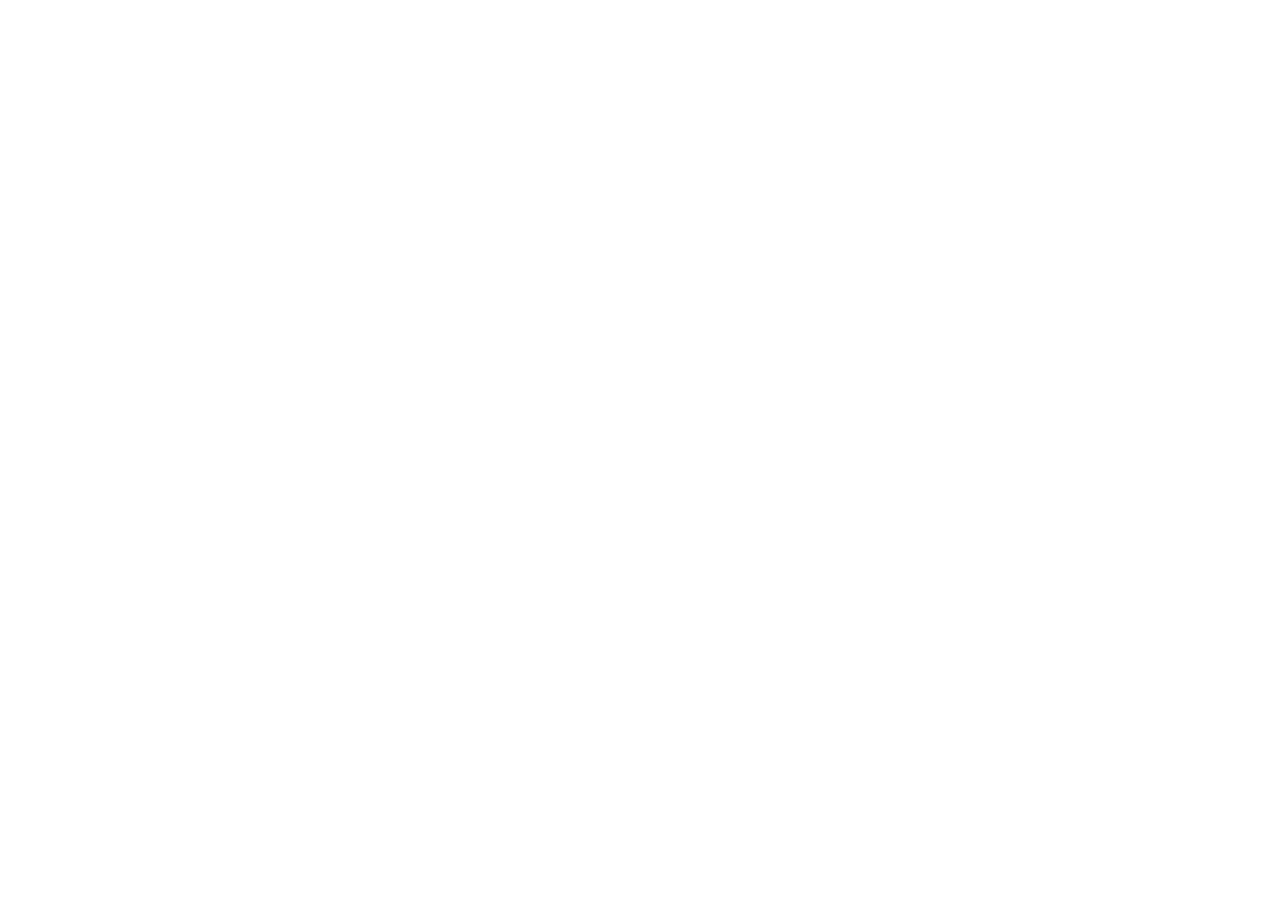
==== index.html @ bc471fab "first commit" ====
<!DOCTYPE html>
<html lang="en">
<head>
    <meta charset="UTF-8">
    <meta name="viewport" content="width=device-width, initial-scale=1.0">
    <title>Site do Pedrin</title>
</head>
<body>
    
</body>
</html>
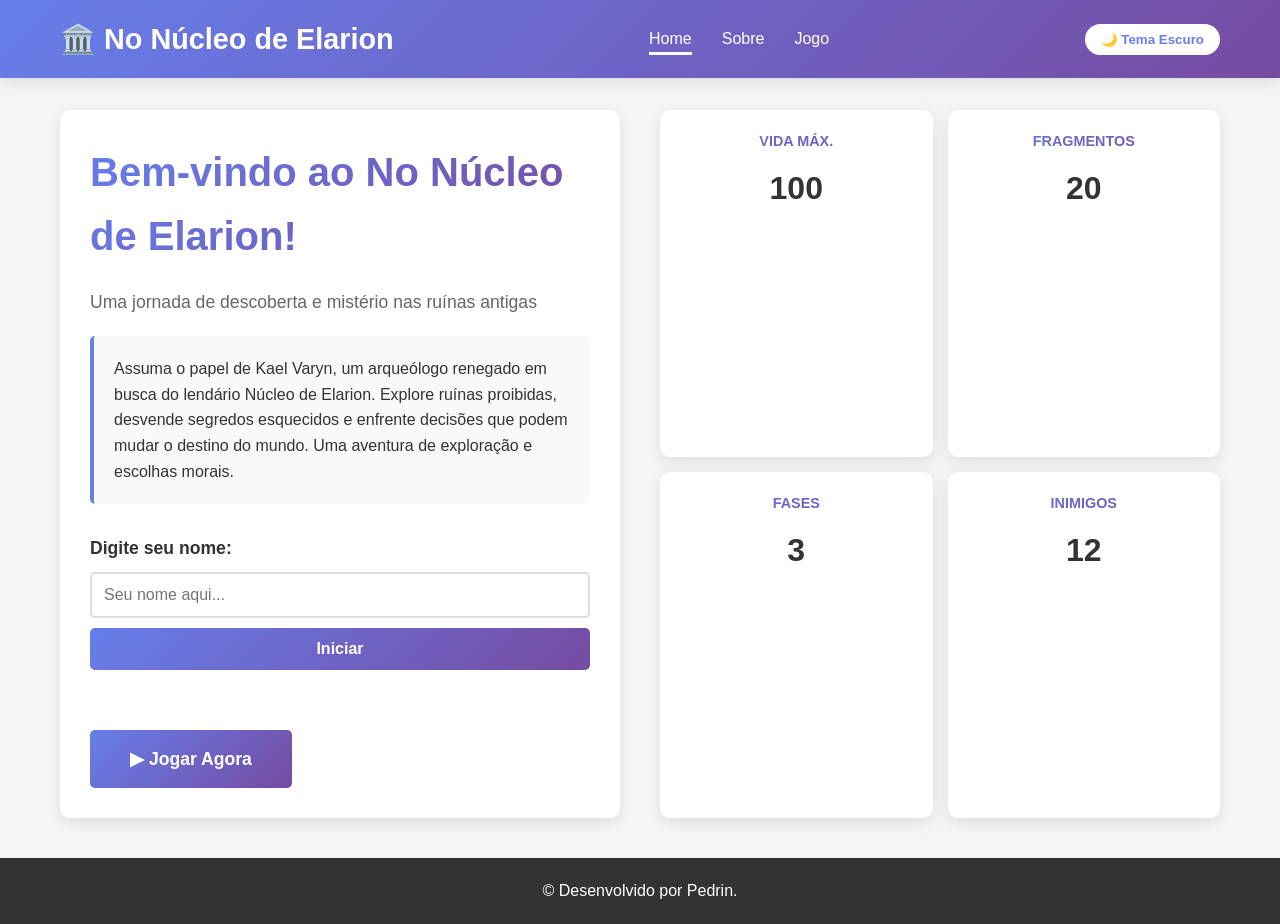
==== commit 90baf878: "Arrumando cagada" ====
--- a/index.html
+++ b/index.html
@@ -1,11 +1,79 @@
 <!DOCTYPE html>
-<html lang="en">
+<html lang="pt-BR">
 <head>
     <meta charset="UTF-8">
     <meta name="viewport" content="width=device-width, initial-scale=1.0">
-    <title>Site do Pedrin</title>
+    <title>No Núcleo de Elarion - Home</title>
+    <link rel="stylesheet" href="style.css">
 </head>
 <body>
-    
+    <nav class="barra-nav">
+        <div class="conteiner-nav">
+            <h1 class="logo">🏛️ No Núcleo de Elarion</h1>
+            <ul class="menu-nav">
+                <li><a href="index.html" class="link-nav ativo">Home</a></li>
+                <li><a href="sobre.html" class="link-nav">Sobre</a></li>
+                <li><a href="jogo.html" class="link-nav">Jogo</a></li>
+            </ul>
+            <button id="theme-btn" class="botao-tema">🌙 Tema Escuro</button>
+        </div>
+    </nav>
+
+    <main class="conteiner">
+        <section class="secao-inicial">
+            <div class="heroi">
+                <h2>Bem-vindo ao No Núcleo de Elarion!</h2>
+                <p class="subtitulo">Uma jornada de descoberta e mistério nas ruínas antigas</p>
+                
+                <div class="descricao-jogo">
+                    <p>
+                        Assuma o papel de Kael Varyn, um arqueólogo renegado em busca do lendário Núcleo de Elarion. 
+                        Explore ruínas proibidas, desvende segredos esquecidos e enfrente decisões que podem mudar o destino do mundo. 
+                        Uma aventura de exploração e escolhas morais.
+                    </p>
+                </div>
+
+                <!-- Input para Nome -->
+                <div class="secao-entrada">
+                    <label for="nome">Digite seu nome:</label>
+                    <input type="text" id="nome" placeholder="Seu nome aqui...">
+                    <button onclick="exibirSaudacao()">Iniciar</button>
+                </div>
+
+                <!-- Mensagem Personalizada -->
+                <div id="mensagem-saudacao" class="mensagem-saudacao"></div>
+
+                <!-- Botão para Acessar o Jogo -->
+                <a href="jogo.html" class="btn-jogo">▶ Jogar Agora</a>
+            </div>
+
+            <!-- Stats do Jogo -->
+            <div class="stats-jogo">
+                <div class="stat">
+                    <h3>Vida Máx.</h3>
+                    <p id="stat-vida">100</p>
+                </div>
+                <div class="stat">
+                    <h3>Fragmentos</h3>
+                    <p id="stat-fragmentos">20</p>
+                </div>
+                <div class="stat">
+                    <h3>Fases</h3>
+                    <p id="stat-fases">3</p>
+                </div>
+                <div class="stat">
+                    <h3>Inimigos</h3>
+                    <p id="stat-inimigos">12</p>
+                </div>
+            </div>
+        </section>
+    </main>
+
+    <!-- Footer -->
+    <footer class="rodape">
+        <p>&copy; Desenvolvido por Pedrin.</p>
+    </footer>
+
+    <script src="script.js"></script>
 </body>
-</html>+</html>
--- a/style.css
+++ b/style.css
@@ -0,0 +1,502 @@
+:root {
+    --p: #667eea;
+    --s: #764ba2;
+    --bg: #f5f5f5;
+    --dark: #1a1a1a;
+    --c1: white;
+    --c2: #2a2a2a;
+    --grad: linear-gradient(135deg, var(--p), var(--s));
+    --shadow: 0 4px 15px rgba(0, 0, 0, .1);
+}
+
+* { margin: 0; padding: 0; box-sizing: border-box; }
+
+body {
+    font-family: 'Segoe UI', Tahoma, Geneva, Verdana, sans-serif;
+    line-height: 1.6;
+    color: #333;
+    background: var(--bg);
+}
+
+body.modo-escuro {
+    background: var(--dark);
+    color: #f0f0f0;
+}
+
+.barra-nav {
+    background: var(--grad);
+    padding: 1rem 0;
+    box-shadow: var(--shadow);
+    position: sticky;
+    top: 0;
+    z-index: 100;
+}
+
+body.modo-escuro .barra-nav {
+    background: linear-gradient(135deg, #3f3f3f, #2a2a2a);
+}
+
+.conteiner-nav {
+    max-width: 1200px;
+    margin: 0 auto;
+    display: flex;
+    justify-content: space-between;
+    align-items: center;
+    padding: 0 20px;
+    flex-wrap: wrap;
+    gap: 20px;
+}
+
+.logo {
+    color: var(--c1);
+    font-size: 1.8rem;
+    font-weight: bold;
+}
+
+.menu-nav {
+    display: flex;
+    list-style: none;
+    gap: 30px;
+    justify-content: center;
+    flex: 1;
+}
+
+.link-nav {
+    color: var(--c1);
+    text-decoration: none;
+    font-weight: 500;
+    transition: .3s;
+}
+
+.link-nav:hover,
+.link-nav.ativo {
+    border-bottom: 3px solid #fff;
+    padding-bottom: 5px;
+}
+
+.botao-tema {
+    background: var(--c1);
+    color: var(--p);
+    border: 0;
+    padding: .5rem 1rem;
+    border-radius: 25px;
+    cursor: pointer;
+    font-weight: 600;
+    transition: .3s;
+}
+
+.botao-tema:hover { transform: scale(1.05); }
+
+body.modo-escuro .botao-tema {
+    background: #333;
+    color: #ffd700;
+}
+
+.conteiner {
+    max-width: 1200px;
+    margin: 2rem auto;
+    padding: 0 20px;
+    min-height: calc(100vh - 200px);
+}
+
+.secao-inicial {
+    display: grid;
+    grid-template-columns: 1fr 1fr;
+    gap: 40px;
+}
+
+.heroi, .cartao-sobre, .area-jogo, .controles-jogo {
+    background: var(--c1);
+    padding: 30px;
+    border-radius: 10px;
+    box-shadow: var(--shadow);
+}
+
+body.modo-escuro .heroi,
+body.modo-escuro .cartao-sobre,
+body.modo-escuro .area-jogo,
+body.modo-escuro .controles-jogo {
+    background: var(--c2);
+}
+
+h2, h3 {
+    background: var(--grad);
+    -webkit-background-clip: text;
+    -webkit-text-fill-color: transparent;
+    background-clip: text;
+}
+
+.heroi h2, .secao-sobre h2, .secao-jogo h2 { font-size: 2.5rem; margin-bottom: 20px; }
+.cartao-sobre h3, .controles-jogo h3 { color: var(--p); margin-bottom: 15px; font-size: 1.5rem; }
+.stat h3 { color: var(--p); margin-bottom: 10px; font-size: .9rem; text-transform: uppercase; }
+
+.subtitulo {
+    font-size: 1.1rem;
+    color: #666;
+    margin-bottom: 20px;
+}
+
+body.modo-escuro .subtitulo { color: #aaa; }
+
+.descricao-jogo {
+    background: #f9f9f9;
+    padding: 20px;
+    border-left: 4px solid var(--p);
+    margin: 20px 0;
+    border-radius: 5px;
+}
+
+body.modo-escuro .descricao-jogo {
+    background: #333;
+    border-left-color: var(--s);
+}
+
+.secao-entrada {
+    margin: 30px 0;
+    display: flex;
+    flex-direction: column;
+    gap: 10px;
+}
+
+.secao-entrada label {
+    font-weight: 600;
+    font-size: 1.1rem;
+}
+
+.secao-entrada input {
+    padding: 12px;
+    border: 2px solid #ddd;
+    border-radius: 5px;
+    font-size: 1rem;
+    transition: .3s;
+}
+
+.secao-entrada input:focus {
+    outline: 0;
+    border-color: var(--p);
+}
+
+body.modo-escuro .secao-entrada input {
+    background: #333;
+    border-color: #555;
+    color: #f0f0f0;
+}
+
+.secao-entrada button {
+    padding: 12px 30px;
+    background: var(--grad);
+    color: var(--c1);
+    border: 0;
+    border-radius: 5px;
+    font-size: 1rem;
+    font-weight: 600;
+    cursor: pointer;
+    transition: .3s;
+}
+
+
+.secao-entrada button:active { transform: translateY(0); }
+
+.mensagem-saudacao {
+    margin-top: 20px;
+    padding: 15px;
+    background: #e8f5e9;
+    border-radius: 5px;
+    text-align: center;
+    font-size: 1.2rem;
+    font-weight: 600;
+    color: #2e7d32;
+    display: none;
+}
+
+body.modo-escuro .mensagem-saudacao {
+    background: #1b5e20;
+    color: #81c784;
+}
+
+.mensagem-saudacao.show { display: block; }
+
+.btn-jogo {
+    display: inline-block;
+    margin-top: 30px;
+    padding: 15px 40px;
+    background: var(--grad);
+    color: var(--c1);
+    border: 0;
+    border-radius: 5px;
+    font-size: 1.1rem;
+    font-weight: 600;
+    text-decoration: none;
+    text-align: center;
+    cursor: pointer;
+}
+
+.btn-jogo:hover {
+    transform: translateY(-3px);
+    box-shadow: 0 8px 20px rgba(102, 126, 234, .4);
+}
+
+.btn-secundario {
+    display: inline-block;
+    padding: 12px 30px;
+    background: #ddd;
+    color: #333;
+    text-decoration: none;
+    border-radius: 5px;
+    font-weight: 600;
+}
+
+body.modo-escuro .btn-secundario {
+    background: #555;
+    color: #f0f0f0;
+}
+
+.btn-jogar {
+    background: var(--c1);
+    color: var(--p);
+    border: 0;
+    padding: 12px 30px;
+    border-radius: 25px;
+    font-size: 1rem;
+    font-weight: 600;
+    cursor: pointer;
+}
+
+
+.stats-jogo {
+    display: grid;
+    grid-template-columns: 1fr 1fr;
+    gap: 15px;
+}
+
+.stat {
+    padding: 20px;
+    border-radius: 10px;
+    text-align: center;
+    box-shadow: var(--shadow);
+    background: var(--c1);
+}
+
+body.modo-escuro .stat { background: var(--c2); }
+
+.stat p {
+    font-size: 2rem;
+    font-weight: bold;
+}
+
+body.modo-escuro .cartao-sobre li {
+    color: #ddd !important;
+}
+
+body.modo-escuro .cartao-sobre {
+    background: #111 !important;
+    border-color: #444 !important;
+}
+
+.cartao-sobre li {
+    color: #222;
+    line-height: 1.5;
+}
+
+.cartao-sobre h4 {
+    color: #28303f;
+}
+
+body.modo-escuro .cartao-sobre h4 {
+    color: #f4f4f4;
+}
+
+.secao-sobre {
+    max-width: 900px;
+    margin: 0 auto;
+}
+
+.secao-sobre h2 {
+    text-align: center;
+    margin-bottom: 40px;
+}
+
+.cartao-sobre {
+    margin-bottom: 25px;
+}
+
+.cartao-sobre p {
+    margin-bottom: 10px;
+    text-align: justify;
+}
+
+.lista-objetivos {
+    list-style: none;
+    margin-top: 15px;
+}
+
+.lista-objetivos li {
+    padding: 8px 0;
+    font-size: 1.1rem;
+}
+
+.secao-botoes {
+    text-align: center;
+    margin-top: 40px;
+}
+
+.secao-jogo {
+    max-width: 1000px;
+    margin: 0 auto;
+}
+
+.secao-jogo h2 {
+    text-align: center;
+    margin-bottom: 20px;
+}
+
+.acesso-info {
+    background: #fff3cd;
+    padding: 20px;
+    border-radius: 10px;
+    text-align: center;
+    margin-bottom: 30px;
+    font-weight: 600;
+    font-size: 1.1rem;
+    color: #856404;
+}
+
+body.modo-escuro .acesso-info {
+    background: #664d03;
+    color: #ffeaa7;
+}
+
+.acesso-info.liberado {
+    background: #d4edda;
+    color: #155724;
+}
+
+body.modo-escuro .acesso-info.liberado {
+    background: #1e4620;
+    color: #81c784;
+}
+
+.acesso-info.negado {
+    background: #f8d7da;
+    color: #721c24;
+}
+
+body.modo-escuro .acesso-info.negado {
+    background: #5a1e24;
+    color: #ef5350;
+}
+
+.conteudo-blur { position: relative; }
+
+.conteudo-blur.blur-effect { filter: blur(10px); }
+
+.espaco-jogo {
+    background: var(--grad);
+    color: var(--c1);
+    padding: 60px 30px;
+    text-align: center;
+    border-radius: 10px;
+    margin-bottom: 30px;
+}
+
+.espaco-jogo h3 { font-size: 2rem; margin-bottom: 10px; }
+.espaco-jogo p { font-size: 1.1rem; margin-bottom: 20px; }
+
+.icones-jogo {
+    font-size: 3rem;
+    letter-spacing: 30px;
+    margin: 30px 0;
+}
+
+.conteudo-sensivel {
+    background: #fff3cd;
+    border: 3px solid #ffc107;
+    padding: 30px;
+    text-align: center;
+    border-radius: 10px;
+    margin-top: 20px;
+}
+
+body.modo-escuro .conteudo-sensivel {
+    background: #664d03;
+    border-color: #ffc107;
+    color: #ffeaa7;
+}
+
+.conteudo-sensivel h3 {
+    margin-bottom: 15px;
+    font-size: 1.5rem;
+}
+
+.grade-controles {
+    display: grid;
+    grid-template-columns: repeat(auto-fit, minmax(150px, 1fr));
+    gap: 15px;
+}
+
+.controle {
+    background: #f5f5f5;
+    padding: 20px;
+    text-align: center;
+    border-radius: 8px;
+    border: 2px solid #ddd;
+}
+
+body.modo-escuro .controle {
+    background: #333;
+    border-color: #555;
+}
+
+.controle kbd {
+    background: #333;
+    color: var(--c1);
+    padding: 8px 12px;
+    border-radius: 4px;
+    display: block;
+    margin-bottom: 10px;
+    font-weight: 600;
+}
+
+body.modo-escuro .controle kbd { background: var(--p); }
+
+.acoes-jogo {
+    display: flex;
+    gap: 15px;
+    justify-content: center;
+    flex-wrap: wrap;
+}
+
+.rodape {
+    background: #333;
+    color: var(--c1);
+    text-align: center;
+    padding: 20px;
+    margin-top: 40px;
+}
+
+body.modo-escuro .rodape { background: #1a1a1a; }
+
+/* ===== RESPONSIVIDADE ===== */
+@media (max-width: 768px) {
+    .menu-nav { flex-direction: column; gap: 10px; }
+    .secao-inicial { grid-template-columns: 1fr; gap: 30px; }
+    .heroi h2 { font-size: 1.8rem; }
+    .stats-jogo { grid-template-columns: 1fr; }
+    .grade-controles { grid-template-columns: repeat(2, 1fr); }
+    .botao-tema { width: 100%; order: 3; flex-basis: 100%; }
+    .conteiner-nav { flex-direction: column; gap: 10px; }
+    .subtitulo { font-size: 1rem; }
+    .secao-sobre h2, .secao-jogo h2 { font-size: 1.8rem; }
+    .icones-jogo { font-size: 2rem; letter-spacing: 15px; }
+    .secao-entrada { gap: 8px; }
+}
+
+@media (max-width: 480px) {
+    .logo { font-size: 1.3rem; }
+    .heroi h2 { font-size: 1.5rem; }
+    .link-nav { font-size: .9rem; }
+    .grade-controles { grid-template-columns: 1fr; }
+    .cartao-sobre, .area-jogo, .controles-jogo, .heroi { padding: 20px; }
+    .btn-jogo, .btn-secundario, .botao-tema { width: 100%; }
+    .acoes-jogo { flex-direction: column; }
+}
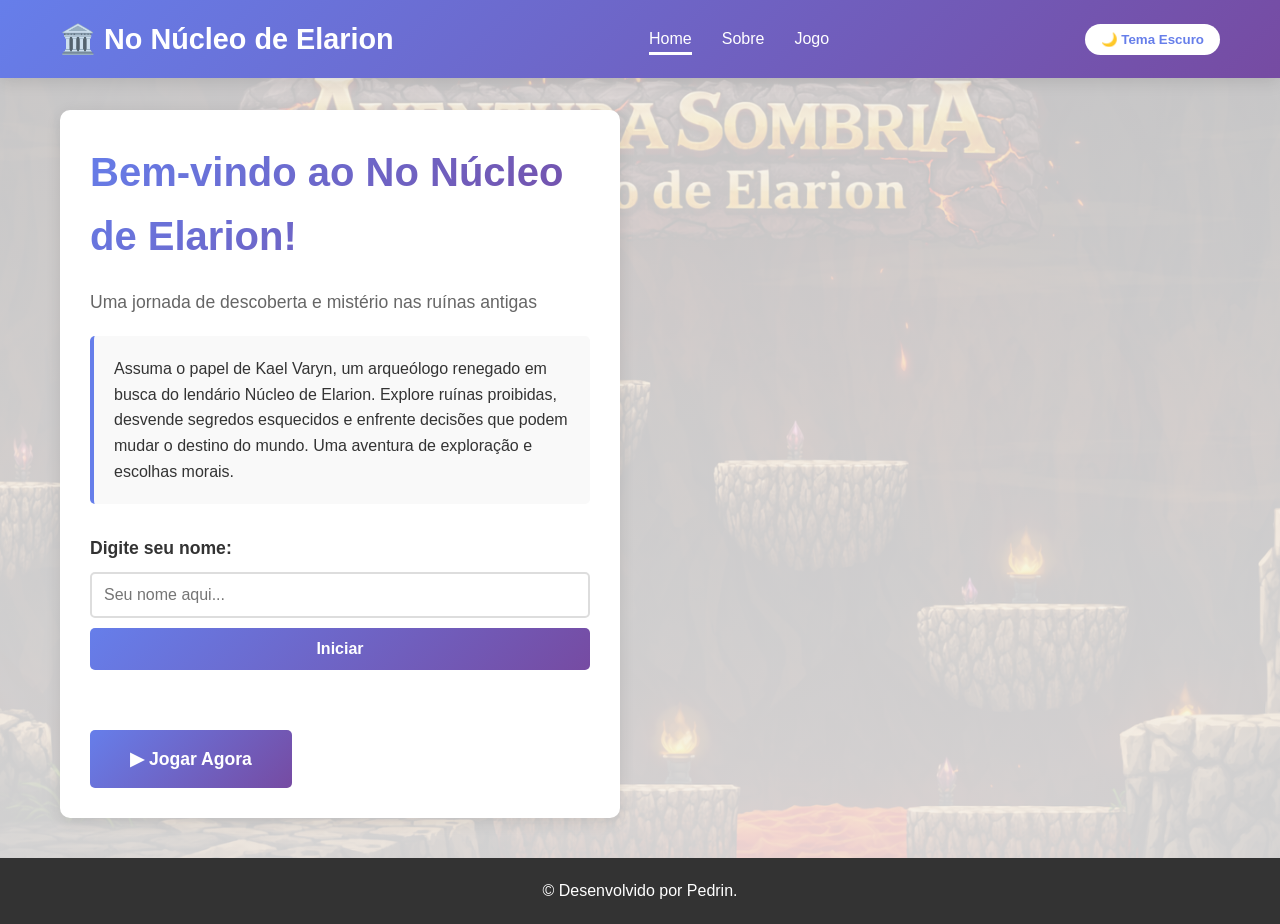
==== commit 2b1ba145: "Alteração Final" ====
--- a/index.html
+++ b/index.html
@@ -47,25 +47,7 @@
                 <a href="jogo.html" class="btn-jogo">▶ Jogar Agora</a>
             </div>
 
-            <!-- Stats do Jogo -->
-            <div class="stats-jogo">
-                <div class="stat">
-                    <h3>Vida Máx.</h3>
-                    <p id="stat-vida">100</p>
-                </div>
-                <div class="stat">
-                    <h3>Fragmentos</h3>
-                    <p id="stat-fragmentos">20</p>
-                </div>
-                <div class="stat">
-                    <h3>Fases</h3>
-                    <p id="stat-fases">3</p>
-                </div>
-                <div class="stat">
-                    <h3>Inimigos</h3>
-                    <p id="stat-inimigos">12</p>
-                </div>
-            </div>
+
         </section>
     </main>
 
--- a/style.css
+++ b/style.css
@@ -9,17 +9,21 @@
     --shadow: 0 4px 15px rgba(0, 0, 0, .1);
 }
 
-* { margin: 0; padding: 0; box-sizing: border-box; }
+* {
+    margin: 0;
+    padding: 0;
+    box-sizing: border-box;
+}
 
 body {
     font-family: 'Segoe UI', Tahoma, Geneva, Verdana, sans-serif;
     line-height: 1.6;
     color: #333;
-    background: var(--bg);
+    background: linear-gradient(rgba(245, 245, 245, 0.8), rgba(245, 245, 245, 0.85)), url('Jogo/MenuImage.png') center/cover fixed no-repeat;
 }
 
 body.modo-escuro {
-    background: var(--dark);
+    background: linear-gradient(rgba(26, 26, 26, 0.85), rgba(26, 26, 26, 0.9)), url('Jogo/MenuImage.png') center/cover fixed no-repeat;
     color: #f0f0f0;
 }
 
@@ -85,7 +89,9 @@
     transition: .3s;
 }
 
-.botao-tema:hover { transform: scale(1.05); }
+.botao-tema:hover {
+    transform: scale(1.05);
+}
 
 body.modo-escuro .botao-tema {
     background: #333;
@@ -105,7 +111,10 @@
     gap: 40px;
 }
 
-.heroi, .cartao-sobre, .area-jogo, .controles-jogo {
+.heroi,
+.cartao-sobre,
+.area-jogo,
+.controles-jogo {
     background: var(--c1);
     padding: 30px;
     border-radius: 10px;
@@ -119,16 +128,34 @@
     background: var(--c2);
 }
 
-h2, h3 {
+h2,
+h3 {
     background: var(--grad);
     -webkit-background-clip: text;
     -webkit-text-fill-color: transparent;
     background-clip: text;
 }
 
-.heroi h2, .secao-sobre h2, .secao-jogo h2 { font-size: 2.5rem; margin-bottom: 20px; }
-.cartao-sobre h3, .controles-jogo h3 { color: var(--p); margin-bottom: 15px; font-size: 1.5rem; }
-.stat h3 { color: var(--p); margin-bottom: 10px; font-size: .9rem; text-transform: uppercase; }
+.heroi h2,
+.secao-sobre h2,
+.secao-jogo h2 {
+    font-size: 2.5rem;
+    margin-bottom: 20px;
+}
+
+.cartao-sobre h3,
+.controles-jogo h3 {
+    color: var(--p);
+    margin-bottom: 15px;
+    font-size: 1.5rem;
+}
+
+.stat h3 {
+    color: var(--p);
+    margin-bottom: 10px;
+    font-size: .9rem;
+    text-transform: uppercase;
+}
 
 .subtitulo {
     font-size: 1.1rem;
@@ -136,7 +163,9 @@
     margin-bottom: 20px;
 }
 
-body.modo-escuro .subtitulo { color: #aaa; }
+body.modo-escuro .subtitulo {
+    color: #aaa;
+}
 
 .descricao-jogo {
     background: #f9f9f9;
@@ -195,7 +224,9 @@
 }
 
 
-.secao-entrada button:active { transform: translateY(0); }
+.secao-entrada button:active {
+    transform: translateY(0);
+}
 
 .mensagem-saudacao {
     margin-top: 20px;
@@ -214,7 +245,9 @@
     color: #81c784;
 }
 
-.mensagem-saudacao.show { display: block; }
+.mensagem-saudacao.show {
+    display: block;
+}
 
 .btn-jogo {
     display: inline-block;
@@ -277,7 +310,9 @@
     background: var(--c1);
 }
 
-body.modo-escuro .stat { background: var(--c2); }
+body.modo-escuro .stat {
+    background: var(--c2);
+}
 
 .stat p {
     font-size: 2rem;
@@ -386,12 +421,16 @@
     color: #ef5350;
 }
 
-.conteudo-blur { position: relative; }
-
-.conteudo-blur.blur-effect { filter: blur(10px); }
+.conteudo-blur {
+    position: relative;
+}
+
+.conteudo-blur.blur-effect {
+    filter: blur(10px);
+}
 
 .espaco-jogo {
-    background: var(--grad);
+    background: linear-gradient(rgba(0, 0, 0, 0.6), rgba(0, 0, 0, 0.6)), url('Jogo/MenuImage.png') center/cover no-repeat;
     color: var(--c1);
     padding: 60px 30px;
     text-align: center;
@@ -399,8 +438,15 @@
     margin-bottom: 30px;
 }
 
-.espaco-jogo h3 { font-size: 2rem; margin-bottom: 10px; }
-.espaco-jogo p { font-size: 1.1rem; margin-bottom: 20px; }
+.espaco-jogo h3 {
+    font-size: 2rem;
+    margin-bottom: 10px;
+}
+
+.espaco-jogo p {
+    font-size: 1.1rem;
+    margin-bottom: 20px;
+}
 
 .icones-jogo {
     font-size: 3rem;
@@ -457,7 +503,9 @@
     font-weight: 600;
 }
 
-body.modo-escuro .controle kbd { background: var(--p); }
+body.modo-escuro .controle kbd {
+    background: var(--p);
+}
 
 .acoes-jogo {
     display: flex;
@@ -474,29 +522,95 @@
     margin-top: 40px;
 }
 
-body.modo-escuro .rodape { background: #1a1a1a; }
+body.modo-escuro .rodape {
+    background: #1a1a1a;
+}
 
 /* ===== RESPONSIVIDADE ===== */
 @media (max-width: 768px) {
-    .menu-nav { flex-direction: column; gap: 10px; }
-    .secao-inicial { grid-template-columns: 1fr; gap: 30px; }
-    .heroi h2 { font-size: 1.8rem; }
-    .stats-jogo { grid-template-columns: 1fr; }
-    .grade-controles { grid-template-columns: repeat(2, 1fr); }
-    .botao-tema { width: 100%; order: 3; flex-basis: 100%; }
-    .conteiner-nav { flex-direction: column; gap: 10px; }
-    .subtitulo { font-size: 1rem; }
-    .secao-sobre h2, .secao-jogo h2 { font-size: 1.8rem; }
-    .icones-jogo { font-size: 2rem; letter-spacing: 15px; }
-    .secao-entrada { gap: 8px; }
+    .menu-nav {
+        flex-direction: column;
+        gap: 10px;
+    }
+
+    .secao-inicial {
+        grid-template-columns: 1fr;
+        gap: 30px;
+    }
+
+    .heroi h2 {
+        font-size: 1.8rem;
+    }
+
+    .stats-jogo {
+        grid-template-columns: 1fr;
+    }
+
+    .grade-controles {
+        grid-template-columns: repeat(2, 1fr);
+    }
+
+    .botao-tema {
+        width: 100%;
+        order: 3;
+        flex-basis: 100%;
+    }
+
+    .conteiner-nav {
+        flex-direction: column;
+        gap: 10px;
+    }
+
+    .subtitulo {
+        font-size: 1rem;
+    }
+
+    .secao-sobre h2,
+    .secao-jogo h2 {
+        font-size: 1.8rem;
+    }
+
+    .icones-jogo {
+        font-size: 2rem;
+        letter-spacing: 15px;
+    }
+
+    .secao-entrada {
+        gap: 8px;
+    }
 }
 
 @media (max-width: 480px) {
-    .logo { font-size: 1.3rem; }
-    .heroi h2 { font-size: 1.5rem; }
-    .link-nav { font-size: .9rem; }
-    .grade-controles { grid-template-columns: 1fr; }
-    .cartao-sobre, .area-jogo, .controles-jogo, .heroi { padding: 20px; }
-    .btn-jogo, .btn-secundario, .botao-tema { width: 100%; }
-    .acoes-jogo { flex-direction: column; }
-}
+    .logo {
+        font-size: 1.3rem;
+    }
+
+    .heroi h2 {
+        font-size: 1.5rem;
+    }
+
+    .link-nav {
+        font-size: .9rem;
+    }
+
+    .grade-controles {
+        grid-template-columns: 1fr;
+    }
+
+    .cartao-sobre,
+    .area-jogo,
+    .controles-jogo,
+    .heroi {
+        padding: 20px;
+    }
+
+    .btn-jogo,
+    .btn-secundario,
+    .botao-tema {
+        width: 100%;
+    }
+
+    .acoes-jogo {
+        flex-direction: column;
+    }
+}
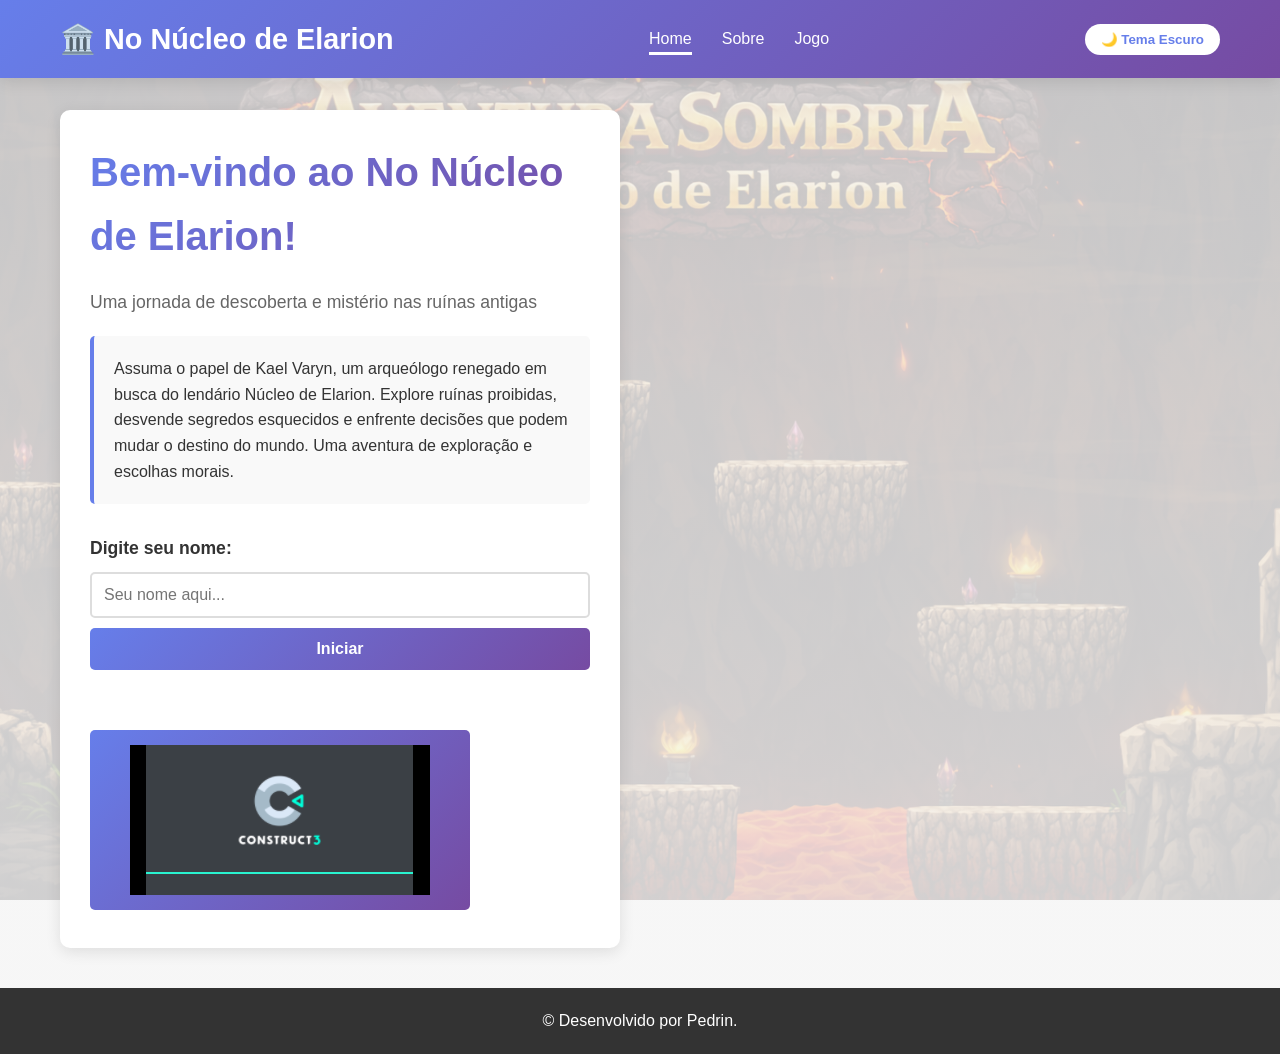
==== commit 2deb6f18: "Atualizar" ====
--- a/index.html
+++ b/index.html
@@ -1,11 +1,13 @@
 <!DOCTYPE html>
 <html lang="pt-BR">
+
 <head>
     <meta charset="UTF-8">
     <meta name="viewport" content="width=device-width, initial-scale=1.0">
     <title>No Núcleo de Elarion - Home</title>
     <link rel="stylesheet" href="style.css">
 </head>
+
 <body>
     <nav class="barra-nav">
         <div class="conteiner-nav">
@@ -24,11 +26,12 @@
             <div class="heroi">
                 <h2>Bem-vindo ao No Núcleo de Elarion!</h2>
                 <p class="subtitulo">Uma jornada de descoberta e mistério nas ruínas antigas</p>
-                
+
                 <div class="descricao-jogo">
                     <p>
-                        Assuma o papel de Kael Varyn, um arqueólogo renegado em busca do lendário Núcleo de Elarion. 
-                        Explore ruínas proibidas, desvende segredos esquecidos e enfrente decisões que podem mudar o destino do mundo. 
+                        Assuma o papel de Kael Varyn, um arqueólogo renegado em busca do lendário Núcleo de Elarion.
+                        Explore ruínas proibidas, desvende segredos esquecidos e enfrente decisões que podem mudar o
+                        destino do mundo.
                         Uma aventura de exploração e escolhas morais.
                     </p>
                 </div>
@@ -44,18 +47,18 @@
                 <div id="mensagem-saudacao" class="mensagem-saudacao"></div>
 
                 <!-- Botão para Acessar o Jogo -->
-                <a href="jogo.html" class="btn-jogo">▶ Jogar Agora</a>
+                <iframe src="Jogo/No Núcleo de Elarion/index.html" class="btn-jogo">▶ Jogar Agora</iframe>
             </div>
 
 
         </section>
     </main>
 
-    <!-- Footer -->
     <footer class="rodape">
         <p>&copy; Desenvolvido por Pedrin.</p>
     </footer>
 
     <script src="script.js"></script>
 </body>
-</html>
+
+</html>
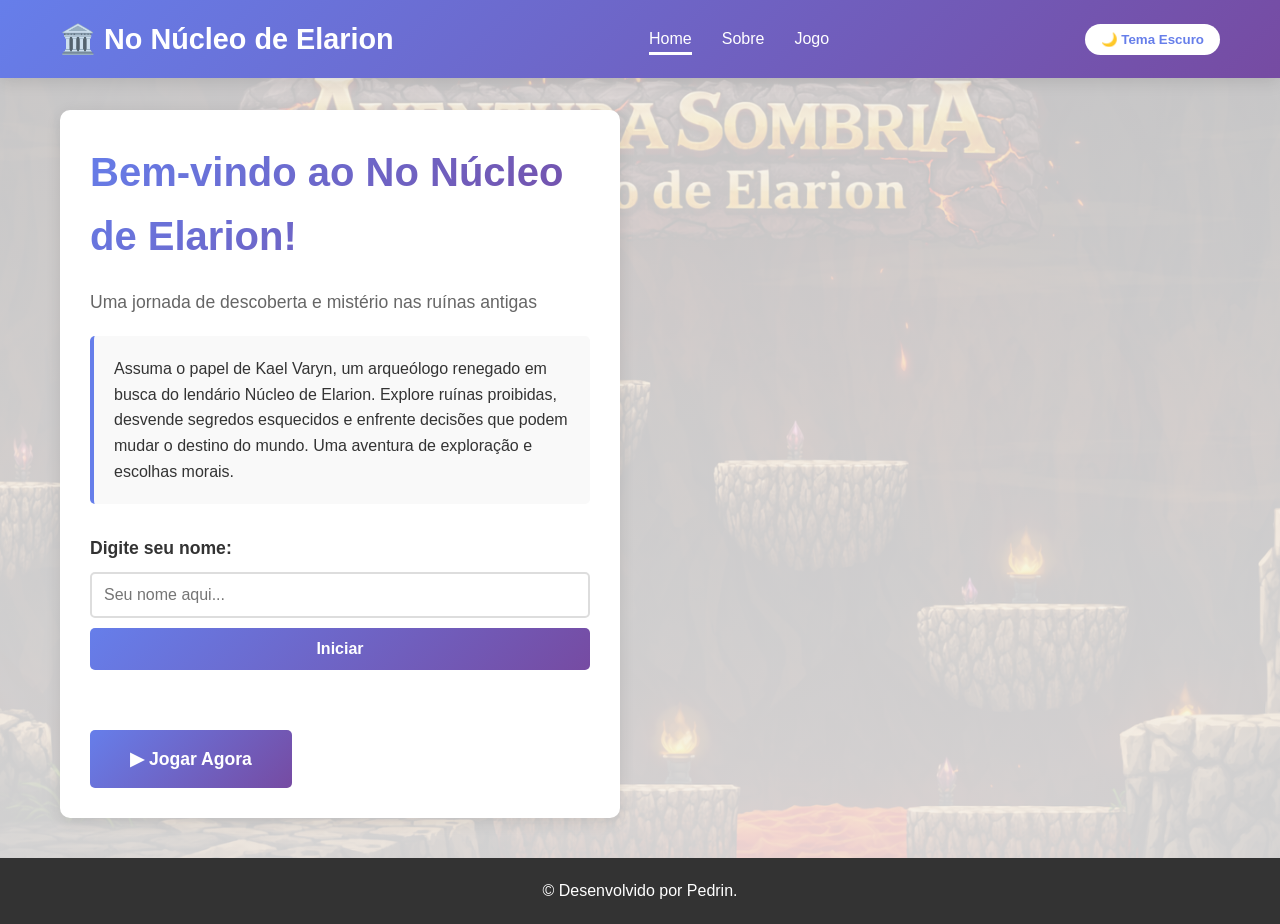
==== commit 3fc47edf: "JogoNoSite" ====
--- a/index.html
+++ b/index.html
@@ -47,7 +47,7 @@
                 <div id="mensagem-saudacao" class="mensagem-saudacao"></div>
 
                 <!-- Botão para Acessar o Jogo -->
-                <iframe src="Jogo/No Núcleo de Elarion/index.html" class="btn-jogo">▶ Jogar Agora</iframe>
+                <a href="jogo.html" class="btn-jogo">▶ Jogar Agora</a>
             </div>
 
 
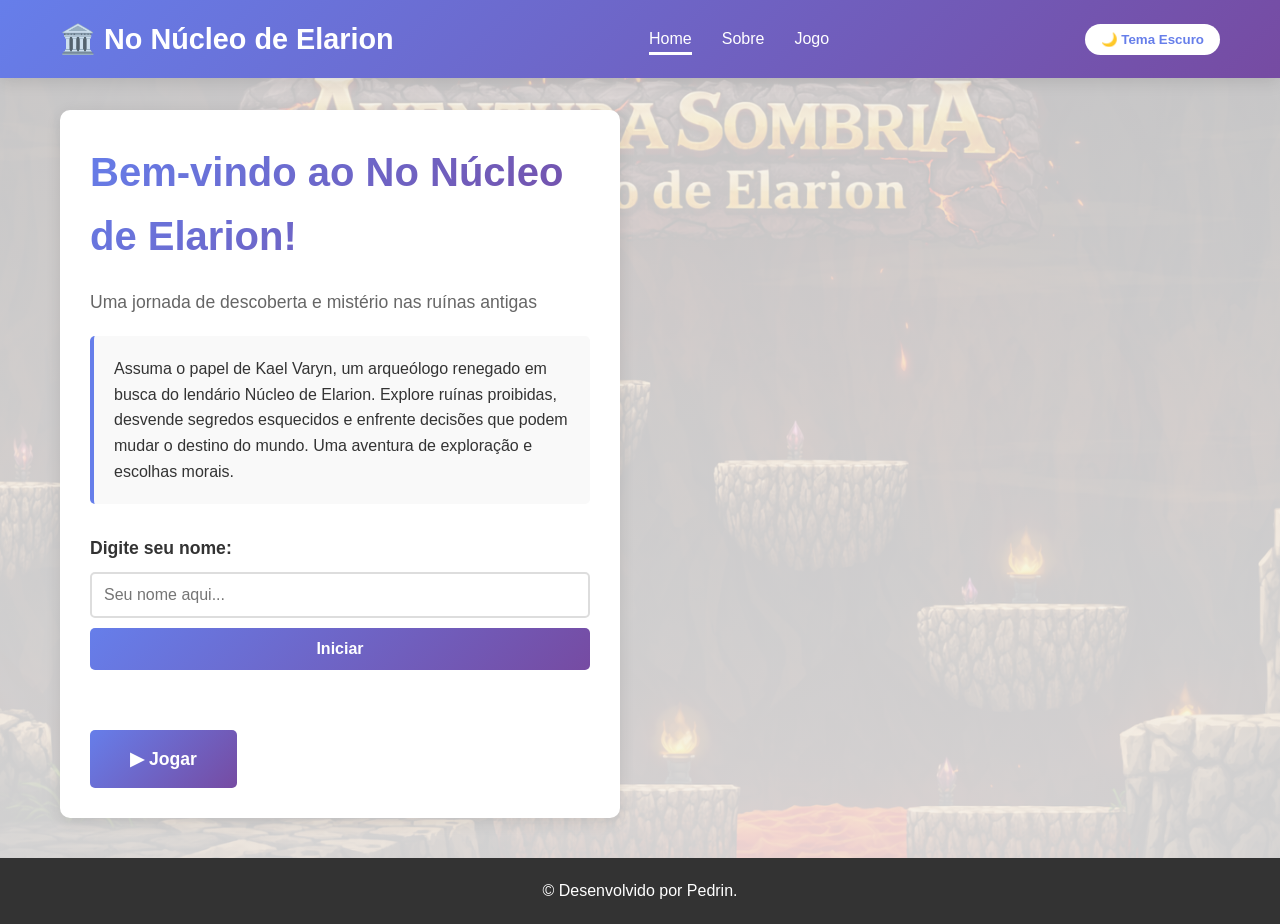
==== commit 6b8c8608: "Arrumando" ====
--- a/index.html
+++ b/index.html
@@ -47,7 +47,7 @@
                 <div id="mensagem-saudacao" class="mensagem-saudacao"></div>
 
                 <!-- Botão para Acessar o Jogo -->
-                <a href="jogo.html" class="btn-jogo">▶ Jogar Agora</a>
+                <a href="jogo.html" class="btn-jogo">▶ Jogar</a>
             </div>
 
 
